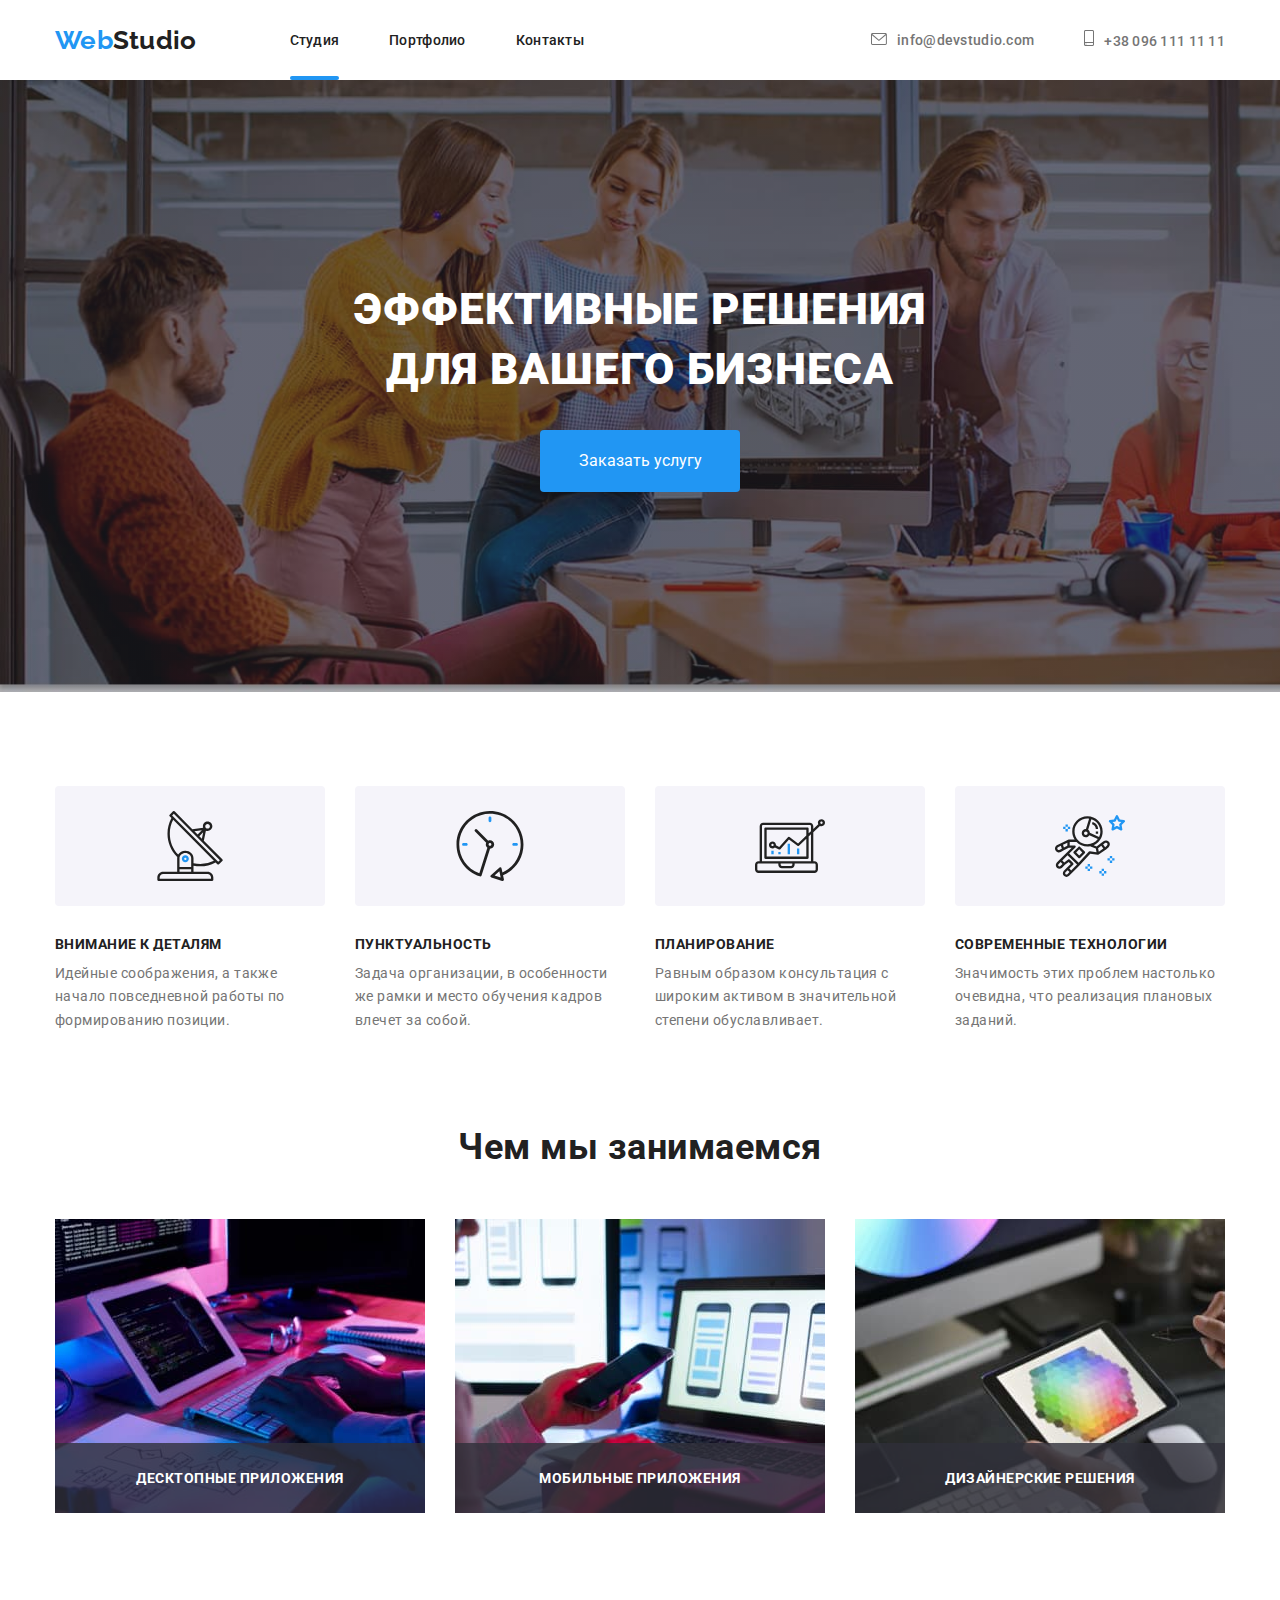
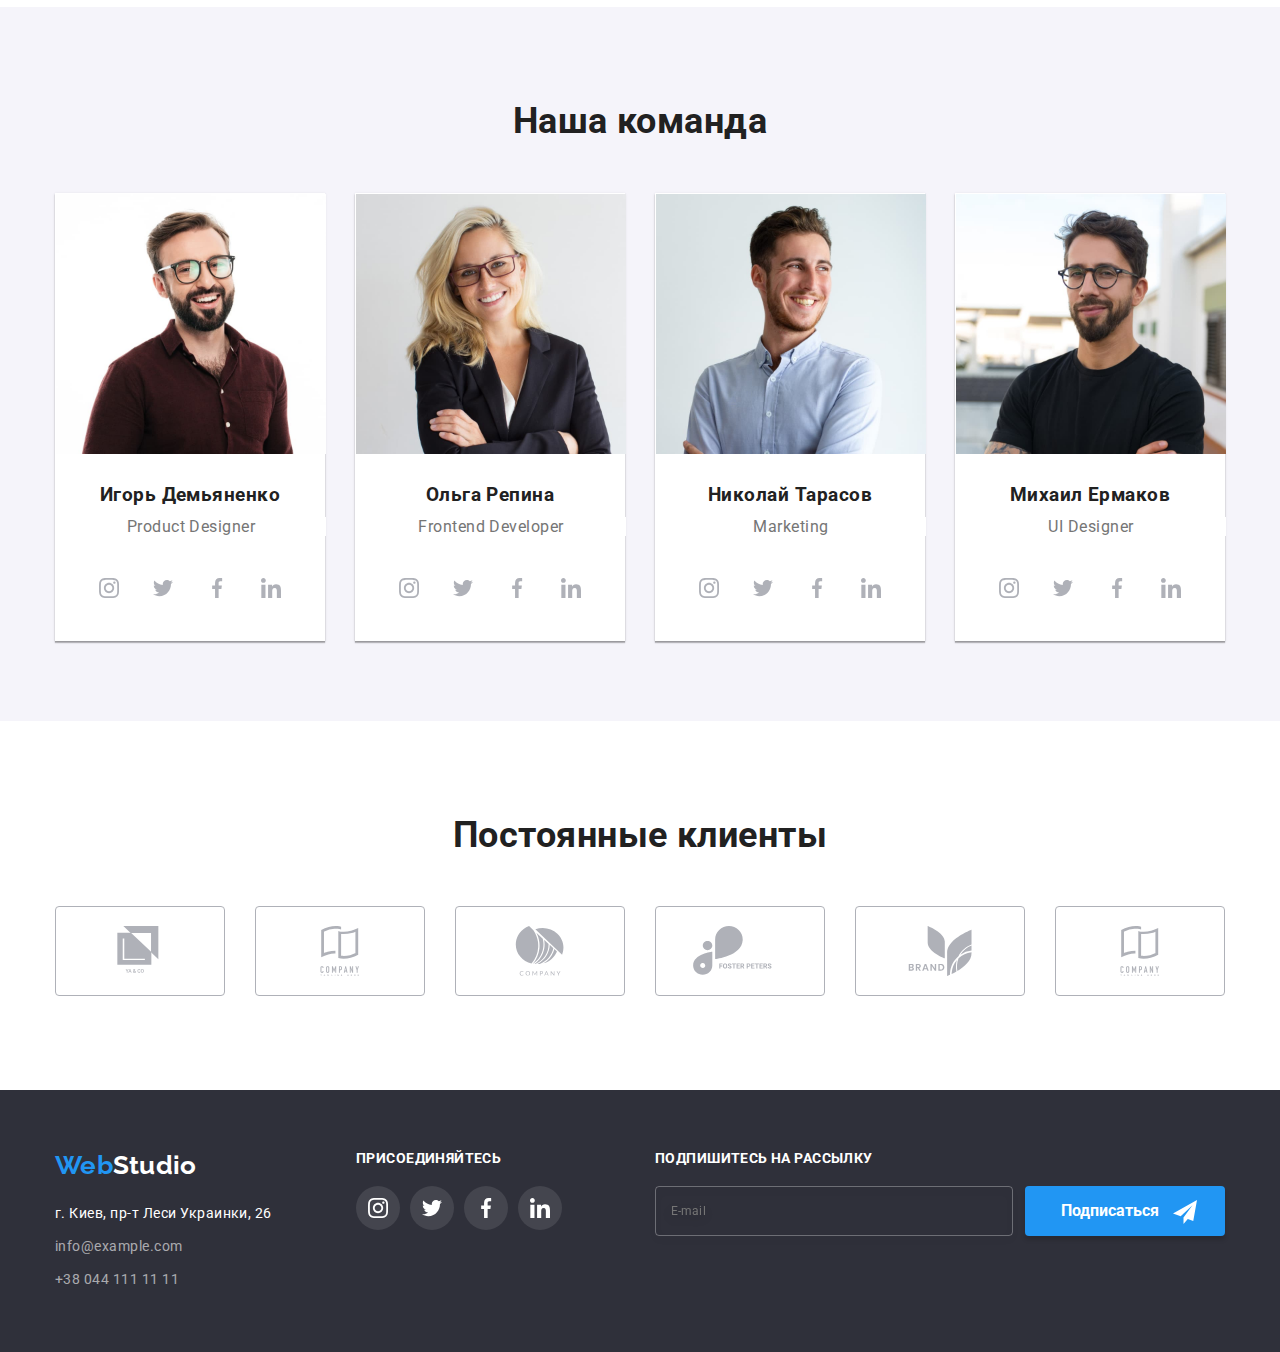
==== index.html @ 312b3810 "sass" ====
<!DOCTYPE html>
<html lang="ru">

<head>
  <meta charset="UTF-8" />
  <meta name="viewport" content="width=device-width, initial-scale=1.0" />
  <title>Главная</title>

  <link href="https://fonts.googleapis.com/css2?family=Roboto:wght@400;500;700;900&display=swap" rel="stylesheet">
  <link href="https://fonts.googleapis.com/css2?family=Raleway:wght@700&display=swap" rel="stylesheet">

  <link rel="stylesheet"
    href="https://cdnjs.cloudflare.com/ajax/libs/modern-normalize/1.0.0/modern-normalize.min.css" />
  <link rel="stylesheet" href="./css/styles.min.css">
</head>

<body>
  <header class="header">
    <div class="container main-nav">
      <nav>
        <ul class="site-nav list">
          <li><a href="./index.html" class="link item"><span class="logo">Web</span><span
                class="logo black-logo">Studio</span></a></li>
          <li class="item"><a href="#Studio" class="link head-link current">Студия</a></li>
          <li class="item"><a href="./Studio.html" class="link head-link">Портфолио</a></li>
          <li class="item"><a href="#Team" class="link head-link">Контакты</a></li>
        </ul>
      </nav>
      <ul class="contacts-nav list">
        <li class="item">
          <a href="mailto:info@devstudio.com" class="link address-link">
            <svg class="svg-envelope">
              <use href="./images/icons/sprite.svg#envelope ">
              </use>
            </svg>info@devstudio.com</a>
        </li>
        <li class="item">
          <a href="tel:+380961111111" class="link address-link">
            <svg class="svg-telephone">
              <use href="./images/icons/sprite.svg#smartphone ">
              </use>
            </svg>+38 096 111 11 11</a>
        </li>
      </ul>
    </div>
  </header>
  <main>

    <!--Герой-->
    <section class="hero hero-bg">
      <h1 class="hero-title">Эффективные решения <br> для вашего бизнеса </h1>
      <button class="btn" data-modal-open>Заказать услугу</button>
    </section>

    <!-- Преимущества -->
    <section id="Studio" class="section ">
      <div class="container ">
        <h2 hidden>Студия</h2>
        <ul class="feature-list list">
          <li class="item">
            <div class="feature-box">
              <svg class="feature-svg">
                <use href="./images/icons/sprite.svg#antenna ">
                </use>
              </svg>
            </div>
            <h3 class="title">Внимание к деталям</h3>
            <p class="description">
              Идейные соображения, а также начало повседневной работы по
              формированию позиции.
            </p>
          </li>
          <li class="item">
            <div class="feature-box">
              <svg class="feature-svg">
                <use href="./images/icons/sprite.svg#clock ">
                </use>
              </svg>
            </div>
            <h3 class="title">Пунктуальность</h3>
            <p class="description">
              Задача организации, в особенности же рамки и место обучения кадров
              влечет за собой.
            </p>
          </li>
          <li class="item">
            <div class="feature-box">
              <svg class="feature-svg">
                <use href="./images/icons/sprite.svg#diagram ">
                </use>
              </svg>
            </div>
            <h3 class="title">Планирование</h3>
            <p class="description">
              Равным образом консультация с широким активом в значительной
              степени обуславливает.
            </p>
          </li>
          <li class="item">
            <div class="feature-box">
              <svg class="feature-svg">
                <use href="./images/icons/sprite.svg#astronaut ">
                </use>
              </svg>
            </div>
            <h3 class="title">Современные технологии</h3>
            <p class="description">
              Значимость этих проблем настолько очевидна, что реализация
              плановых заданий.
            </p>
          </li>
        </ul>
      </div>
    </section>

    <!--Секция о нас-->
    <section id="Portfolio" class="section bottom-padding">
      <div class="container">
        <h2 class="section-title">Чем мы занимаемся</h2>
        <ul class="portfolio list">
          <li class="item">
            <div class="thumb">
              <img src="./images/services/img-1.jpg" width="370" height="294" alt="Разметка" />
              <p class="label">Десктопные приложения</p>
            </div>
          </li>
          <li class="item">
            <div class="thumb">
              <img src="./images/services/img-2.jpg" width="370" height="294" alt="Дизайн" />
              <p class="label">Мобильные приложения</p>
            </div>
          </li>
          <li class="item">
            <div class="thumb">
              <img src="./images/services/img-3.jpg" width="370" height="294" alt="Подбор цвета" />
              <p class="label">Дизайнерские решения</p>
            </div>
          </li>
        </ul>
      </div>
    </section>

    <!--Секция наша команда-->
    <section id="Team" class="background-team team">
      <div class="container">
        <h2 class="section-title">Наша команда</h2>
        <ul class="team-padding list">
          <li class="team-item">
            <img src="./images/team/img-1.jpg" width="270" height="260" alt="" />
            <h3 class="team-name">Игорь Демьяненко</h3>
            <p class="description">Product Designer</p>
            <ul class="list social-icons">
              <li class="social-icons-item">
                <a class="social-icons-link" href="" target="_blank" rel="noopener noreferer" aria-label="Instagram">
                  <svg class="social-icons-svg">
                    <use href="./images/icons/sprite.svg#instagram"></use>
                  </svg></a>
              </li>
              <li class="social-icons-item">
                <a class="social-icons-link" href="" target="_blank" rel="noopener noreferer" aria-label="Twitter">
                  <svg class="social-icons-svg">
                    <use href="./images/icons/sprite.svg#twitter"></use>
                  </svg></a>
              </li>
              <li class="social-icons-item">
                <a class="social-icons-link" href="" target="_blank" rel="noopener noreferer" aria-label="facebook">
                  <svg class="social-icons-svg">
                    <use href="./images/icons/sprite.svg#facebook"></use>
                  </svg></a>
              </li>
              <li class="social-icons-item">
                <a class="social-icons-link" href="" target="_blank" rel="noopener noreferer" aria-label="Linkedin">
                  <svg class="social-icons-svg">
                    <use href="./images/icons/sprite.svg#linkedin"></use>
                  </svg></a>
              </li>
            </ul>
          </li>
          <li class="team-item">
            <img src="./images/team/img-2.jpg" width="270" height="260" alt="" />
            <h3 class="team-name">Ольга Репина</h3>
            <p class="description">Frontend Developer</p>
            <ul class="list social-icons">
              <li class="social-icons-item">
                <a class="social-icons-link" href="" target="_blank" rel="noopener noreferer" aria-label="Instagram">
                  <svg class="social-icons-svg">
                    <use href="./images/icons/sprite.svg#instagram"></use>
                  </svg></a>
              </li>
              <li class="social-icons-item">
                <a class="social-icons-link" href="" target="_blank" rel="noopener noreferer" aria-label="Twitter">
                  <svg class="social-icons-svg">
                    <use href="./images/icons/sprite.svg#twitter"></use>
                  </svg></a>
              </li>
              <li class="social-icons-item">
                <a class="social-icons-link" href="" target="_blank" rel="noopener noreferer" aria-label="facebook">
                  <svg class="social-icons-svg">
                    <use href="./images/icons/sprite.svg#facebook"></use>
                  </svg></a>
              </li>
              <li class="social-icons-item">
                <a class="social-icons-link" href="" target="_blank" rel="noopener noreferer" aria-label="Linkedin">
                  <svg class="social-icons-svg">
                    <use href="./images/icons/sprite.svg#linkedin"></use>
                  </svg></a>
              </li>
            </ul>
          </li>
          <li class="team-item">
            <img src="./images/team/img-3.jpg" width="270" height="260" alt="" />
            <h3 class="team-name">Николай Тарасов</h3>
            <p class="description">Marketing</p>
            <ul class="list social-icons">
              <li class="social-icons-item">
                <a class="social-icons-link" href="" target="_blank" rel="noopener noreferer" aria-label="Instagram">
                  <svg class="social-icons-svg">
                    <use href="./images/icons/sprite.svg#instagram"></use>
                  </svg></a>
              </li>
              <li class="social-icons-item">
                <a class="social-icons-link" href="" target="_blank" rel="noopener noreferer" aria-label="Twitter">
                  <svg class="social-icons-svg">
                    <use href="./images/icons/sprite.svg#twitter"></use>
                  </svg></a>
              </li>
              <li class="social-icons-item">
                <a class="social-icons-link" href="" target="_blank" rel="noopener noreferer" aria-label="facebook">
                  <svg class="social-icons-svg">
                    <use href="./images/icons/sprite.svg#facebook"></use>
                  </svg></a>
              </li>
              <li class="social-icons-item">
                <a class="social-icons-link" href="" target="_blank" rel="noopener noreferer" aria-label="Linkedin">
                  <svg class="social-icons-svg">
                    <use href="./images/icons/sprite.svg#linkedin"></use>
                  </svg></a>
              </li>
            </ul>
          </li>
          <li class="team-item">
            <img src="./images/team/img-4.jpg" width="270" height="260" alt="" />
            <h3 class="team-name">Михаил Ермаков</h3>
            <p class="description">UI Designer</p>
            <ul class="list social-icons">
              <li class="social-icons-item">
                <a class="social-icons-link" href="" target="_blank" rel="noopener noreferer" aria-label="Instagram">
                  <svg class="social-icons-svg">
                    <use href="./images/icons/sprite.svg#instagram"></use>
                  </svg></a>
              </li>
              <li class="social-icons-item">
                <a class="social-icons-link" href="" target="_blank" rel="noopener noreferer" aria-label="Twitter">
                  <svg class="social-icons-svg">
                    <use href="./images/icons/sprite.svg#twitter"></use>
                  </svg></a>
              </li>
              <li class="social-icons-item">
                <a class="social-icons-link" href="" target="_blank" rel="noopener noreferer" aria-label="facebook">
                  <svg class="social-icons-svg">
                    <use href="./images/icons/sprite.svg#facebook"></use>
                  </svg></a>
              </li>
              <li class="social-icons-item">
                <a class="social-icons-link" href="" target="_blank" rel="noopener noreferer" aria-label="Linkedin">
                  <svg class="social-icons-svg">
                    <use href="./images/icons/sprite.svg#linkedin"></use>
                  </svg></a>
              </li>
            </ul>
          </li>
        </ul>
      </div>
    </section>

    <!-- Постоянные клиенты -->
    <section class="section">
      <div class="container">
        <h2 class="section-title">Постоянные клиенты</h2>
        <ul class="list clients">
          <li class="item">
            <div class="clients-box"><svg class="clients-svg">
                <use href="./images/icons/sprite.svg#yanco"> </use>
              </svg>
            </div>
          </li>
          <li class="item">
            <div class="clients-box"><svg class="clients-svg">
                <use href="./images/icons/sprite.svg#tagline"> </use>
              </svg></div>
          </li>
          <li class="item">
            <div class="clients-box"><svg class="clients-svg">
                <use href="./images/icons/sprite.svg#company"> </use>
              </svg></div>
          </li>
          <li class="item">
            <div class="clients-box"><svg class="clients-svg">
                <use href="./images/icons/sprite.svg#foster"> </use>
              </svg></div>
          </li>
          <li class="item">
            <div class="clients-box"><svg class="clients-svg">
                <use href="./images/icons/sprite.svg#brand"> </use>
              </svg>
            </div>
          </li>
          <li class="item">
            <div class="clients-box"><svg class="clients-svg">
                <use href="./images/icons/sprite.svg#tagline"> </use>
              </svg>
            </div>
          </li>
        </ul>
      </div>
    </section>
  </main>
  <!--Секция подвал-->
  <footer class="footer padding-footer">
    <div class="container flex-footer">
      <div class="addresses">
        <a href="./index.html" class="link item"> <span class="logo">Web</span><span
            class="logo white-logo">Studio</span></a>
        <address>
          <ul class="footer-address list">
            <li class="item">
              <a href="https://goo.gl/maps/mCpDXbgMNV3ADm6YA" class="footer footer-address" target="blank"
                rel="noopener noreferer">
                г. Киев, пр-т Леси Украинки, 26</a>
            </li>
            <li class="item"><a href="mailto:info@example.com" class="footer footer-contacts">info@example.com</a></li>
            <li class="item"><a href="tel:+380441111111" class="footer footer-contacts  ">+38 044 111 11
                11</a></li>
          </ul>
        </address>
      </div>
      <div class="join-us">
        <h3 class="join-section">Присоединяйтесь</h3>
        <ul class="list social-icons">
          <li class="social-icons-item">
            <a class="social-icons-link-footer" href="" target="_blank" rel="noopener noreferer" aria-label="Instagram">
              <svg class="social-icons-svg-footer">
                <use href="./images/icons/sprite.svg#instagram"></use>
              </svg></a>
          </li>
          <li class="social-icons-item">
            <a class="social-icons-link-footer" href="" target="_blank" rel="noopener noreferer" aria-label="Twitter">
              <svg class="social-icons-svg-footer">
                <use href="./images/icons/sprite.svg#twitter"></use>
              </svg></a>
          </li>
          <li class="social-icons-item">
            <a class="social-icons-link-footer" href="" target="_blank" rel="noopener noreferer" aria-label="facebook">
              <svg class="social-icons-svg-footer">
                <use href="./images/icons/sprite.svg#facebook"></use>
              </svg></a>
          </li>
          <li class="social-icons-item">
            <a class="social-icons-link-footer" href="" target="_blank" rel="noopener noreferer" aria-label="Linkedin">
              <svg class="social-icons-svg-footer">
                <use href="./images/icons/sprite.svg#linkedin"></use>
              </svg>
            </a>
          </li>
        </ul>
      </div>

      <div class="subscription">
        <h3 class="join-section">Подпишитесь на рассылку</h3>
        <form class="subscription-form">
          <input class="mail-subscription" type="mail" placeholder="E-mail">

          <div class="sub-btn-svg">
            <button class="btn-subscription"> <span class="btn-sub-span">Подписаться</span>
            </button>
            <img class="svg-btn" src="./images/modal/subscribe.svg" width="24px" height="24px" alt="">
          </div>
        </form>
      </div>
    </div>

  </footer>

  <!-- Модальное окно -->
  <div class="backdrop is-hidden" data-modal>
    <div class="modal">
      <form class="request-form">
        <h3 class="modal-info">Оставьте свои данные, мы вам перезвоним</h3>

        <label for="name" class="label-name">Имя</label>
        <div class="form-svg">
          <input class="input-form" name="name" type="text" autocomplete="off">
          <svg class="svg-icon">
            <use href="./images/modal/sprite-modal.svg#name"></use>
          </svg>
        </div>

        <label for="tel" class="label-name" autocomplete="off">Телефон</label>
        <div class="form-svg">
          <input class="input-form" name="tel" type="tel">
          <svg class="svg-icon">
            <use href="./images/modal/sprite-modal.svg#tel"></use>
          </svg>
        </div>


        <label for="mail" class="label-name" autocomplete="off">Почта</label>
        <div class="form-svg">
          <input class="input-form" name="mail" type="email">
          <svg class="svg-icon">
            <use href="./images/modal/sprite-modal.svg#mail"></use>
          </svg>
        </div>

        <label for="comment" class="label-name" autocomplete="off">Комментарий</label>
        <div><textarea name="comment" class="form_comment" placeholder="Введите текст"></textarea>
        </div>

        <label class="acceptation-form">
          <input class="checkbox" type="checkbox" name="accept" />
          <span class="icon"></span>
          <span class="label-accept">Соглашаюсь с рассылкой и принимаю
            <a href="" class="accept-span">Условия договора</a>
          </span>
        </label>

        <div class="btn-div">
          <button class=" btn-modal" type="submit">Отправить</button>
        </div>
      </form>

      <button class="close-modal" data-modal-close>
        <img class="svg-modal" src="./images/icons/close-button.svg" alt=""></button>
    </div>
  </div>
  <script src="./js/modal.js">
  </script>
</body>

</html>
---- css/styles.min.css ----
html{-webkit-box-sizing:border-box;box-sizing:border-box}*,*::before,*::after{-webkit-box-sizing:inherit;box-sizing:inherit}h1,h2,h3,h4,h5,h6{margin:0;padding:0}ul,li,p{padding:0;margin:0}:root{--primary-text-black: #212121;--primary-text-gray: #757575;--text-accent: #2196f3;--white: #ffffff;--address-footer: rgba(255, 255, 255, 0.6);--background-hero: #2f303a;--background-team: #f5f4fa;--icon-color: #afb1b8}body{font-family:Roboto;font-style:normal;font-weight:normal;letter-spacing:0.03em;color:var(--primary-text-black)}img{display:block}.list{list-style:none;padding:0;margin:0}.container{margin-left:auto;margin-right:auto;width:1200px;padding-left:15px;padding-right:15px}.main-nav{display:-webkit-box;display:-ms-flexbox;display:flex;-webkit-box-align:center;-ms-flex-align:center;align-items:center}.site-nav{display:-webkit-box;display:-ms-flexbox;display:flex;-webkit-box-align:center;-ms-flex-align:center;align-items:center}.site-nav .item:first-child{margin-right:93px}.site-nav .item:not(:last-child){margin-right:50px}.site-nav .item{padding-top:32px;padding-bottom:32px;position:relative}.contacts-nav{display:-webkit-box;display:-ms-flexbox;display:flex;-webkit-box-pack:center;-ms-flex-pack:center;justify-content:center;-webkit-box-align:center;-ms-flex-align:center;align-items:center;margin-left:auto}.contacts-nav .item+.item{margin-left:50px}.header{padding-left:0;padding-right:0}.logo{font-family:Raleway;color:var(--text-accent);font-weight:700;font-size:26px;line-height:1.192}.black-logo{color:var(--primary-text-black)}.white-logo{color:var(--white)}.link{font-weight:500;font-size:14px;line-height:1.142;letter-spacing:0.02em;text-decoration:none;-webkit-transition:fill 250ms cubic-bezier(0.4, 0, 0.2, 1);transition:fill 250ms cubic-bezier(0.4, 0, 0.2, 1)}.address-link:hover .svg-envelope,.address-link:focus .svg-envelope,.address-link:hover .svg-telephone,.address-link:focus .svg-telephone,.link:hover,.link:focus{color:var(--text-accent);fill:var(--text-accent)}.head-link{display:block;color:var(--primary-text-black);-webkit-transition:color 250ms cubic-bezier(0.4, 0, 0.2, 1);transition:color 250ms cubic-bezier(0.4, 0, 0.2, 1)}.current::before{content:"";display:block;bottom:0;margin:0;position:absolute;width:100%;height:4px;background-color:var(--text-accent);border-radius:2px}.address-link{color:var(--primary-text-gray);fill:var(--primary-text-gray);-webkit-box-align:center;-ms-flex-align:center;align-items:center;-webkit-box-pack:center;-ms-flex-pack:center;justify-content:center;-webkit-transition:color 250ms cubic-bezier(0.4, 0, 0.2, 1);transition:color 250ms cubic-bezier(0.4, 0, 0.2, 1)}.svg-envelope{-webkit-box-align:center;-ms-flex-align:center;align-items:center;-webkit-box-pack:center;-ms-flex-pack:center;justify-content:center;width:16px;height:12px;margin-right:10px;-webkit-transition:fill 250ms cubic-bezier(0.4, 0, 0.2, 1);transition:fill 250ms cubic-bezier(0.4, 0, 0.2, 1)}.svg-telephone{-webkit-box-align:center;-ms-flex-align:center;align-items:center;-webkit-box-pack:center;-ms-flex-pack:center;justify-content:center;width:10px;height:16px;margin-right:10px;-webkit-transition:fill 250ms cubic-bezier(0.4, 0, 0.2, 1);transition:fill 250ms cubic-bezier(0.4, 0, 0.2, 1)}.section{padding-top:94px}.hero{color:var(--white);background-color:var(--background-hero);text-align:center;letter-spacing:0.06em;text-transform:uppercase;padding-top:200px;padding-bottom:200px;-webkit-box-align:center;-ms-flex-align:center;align-items:center}.hero-bg{background-image:-webkit-gradient(linear, left top, right top, from(rgba(47,48,58,0.4)), to(rgba(47,48,58,0.4))),url(../images/hero/hero-bg.jpg);background-image:linear-gradient(to right, rgba(47,48,58,0.4), rgba(47,48,58,0.4)),url(../images/hero/hero-bg.jpg);background-repeat:no-repeat;background-size:cover}.hero-title{font-weight:900;font-size:44px;line-height:1.36;margin-bottom:30px}.btn{background-color:var(--text-accent);display:inline-block;border-radius:4px;padding:15px 32px;min-width:200px;border:1px solid transparent;color:var(--white);font-weight:700;font-size:16px;font:inherit;line-height:1.87}.bottom-padding{padding-bottom:94px}.feature{margin-bottom:30px}.feature-list{display:-webkit-box;display:-ms-flexbox;display:flex}.feature-box{display:-webkit-box;display:-ms-flexbox;display:flex;-webkit-box-pack:center;-ms-flex-pack:center;justify-content:center;-webkit-box-align:center;-ms-flex-align:center;align-items:center;border-radius:4px;width:270px;height:120px;background-color:#f5f4fa;margin-bottom:30px}.feature-svg{width:70px;height:70px}.feature-list .item{width:270px}.feature-list .item:not(:last-child){margin-right:30px}.title{font-weight:700;font-size:14px;line-height:1.143;text-transform:uppercase;color:var(--primary-text-black);padding-bottom:10px}.description{font-size:14px;line-height:1.71;color:var(--primary-text-gray)}.section-title{font-weight:700;font-size:36px;line-height:1.166;text-align:center;color:var(--primary-text-black);margin-bottom:50px}.portfolio{display:-webkit-box;display:-ms-flexbox;display:flex}.portfolio .item{position:relative}.portfolio .item:not(:last-child){margin-right:30px}.thumb>.label{position:absolute;display:-webkit-box;display:-ms-flexbox;display:flex;width:100%;padding:0;bottom:0;-webkit-box-pack:center;-ms-flex-pack:center;justify-content:center;padding:27px 80px;background-color:rgba(47,48,58,0.8);font-family:inherit;font-style:normal;font-weight:700;font-size:14px;line-height:1.172;text-transform:uppercase;color:var(--white)}.team{padding-top:94px}.background-team{background-color:var(--background-team)}.team-padding{display:-webkit-box;display:-ms-flexbox;display:flex;padding-bottom:50px;-webkit-box-pack:center;-ms-flex-pack:center;justify-content:center}.team-item{width:270px;margin-bottom:30px;font-weight:500;font-size:16px;line-height:1.187;text-align:center;color:var(--primary-text-black);background-color:var(--white);border:1px solid transparent;-webkit-box-shadow:0px 1px 3px rgba(0,0,0,0.12),0px 1px 1px rgba(0,0,0,0.14),0px 2px 1px rgba(0,0,0,0.2);box-shadow:0px 1px 3px rgba(0,0,0,0.12),0px 1px 1px rgba(0,0,0,0.14),0px 2px 1px rgba(0,0,0,0.2);-webkit-transition:-webkit-box-shadow 250ms cubic-bezier(0.4, 0, 0.2, 1);transition:-webkit-box-shadow 250ms cubic-bezier(0.4, 0, 0.2, 1);transition:box-shadow 250ms cubic-bezier(0.4, 0, 0.2, 1);transition:box-shadow 250ms cubic-bezier(0.4, 0, 0.2, 1), -webkit-box-shadow 250ms cubic-bezier(0.4, 0, 0.2, 1)}.team-item:hover{-webkit-box-shadow:0px 4px 4px rgba(0,0,0,0.25);box-shadow:0px 4px 4px rgba(0,0,0,0.25)}.team-item:not(:last-child){margin-right:30px}.team-name{margin-top:30px}.team .description{width:270px;margin-bottom:30px;font-weight:500;font-size:16px;line-height:1.187;text-align:center;color:var(--primary-text-black);background-color:var(--white);font-weight:normal;color:var(--primary-text-gray);margin-top:10px}.social-icons{display:-webkit-box;display:-ms-flexbox;display:flex;-webkit-box-pack:center;-ms-flex-pack:center;justify-content:center;padding-bottom:30px;padding-left:32px;padding-right:32px}.social-icons-item:not(:last-child){margin-right:10px}.social-icons-link{display:-webkit-box;display:-ms-flexbox;display:flex;-webkit-box-pack:center;-ms-flex-pack:center;justify-content:center;-webkit-box-align:center;-ms-flex-align:center;align-items:center;width:44px;height:44px;background-color:var(--white);border-radius:50%;-webkit-transition:background-color 250ms cubic-bezier(0.4, 0, 0.2, 1);transition:background-color 250ms cubic-bezier(0.4, 0, 0.2, 1)}.social-icons-svg{width:20px;height:20px;fill:var(--icon-color);-webkit-transition:fill 250ms cubic-bezier(0.4, 0, 0.2, 1);transition:fill 250ms cubic-bezier(0.4, 0, 0.2, 1)}.social-icons-link:hover .social-icons-svg,.social-icons-link:hover,.social-icons-link:focus .social-icons-svg,.social-icons-link:focus{background-color:var(--text-accent);fill:var(--white)}.clients{display:-webkit-box;display:-ms-flexbox;display:flex;padding-bottom:94px}.clients .item:not(:last-child){margin-right:30px}.clients-box{display:-webkit-box;display:-ms-flexbox;display:flex;-webkit-box-pack:center;-ms-flex-pack:center;justify-content:center;-webkit-box-align:center;-ms-flex-align:center;align-items:center;border:1px solid var(--icon-color);border-radius:4px;background-color:var(--white);width:170px;height:90px;-webkit-transition:border 250ms cubic-bezier(0.4, 0, 0.2, 1);transition:border 250ms cubic-bezier(0.4, 0, 0.2, 1)}.clients-svg{fill:var(--icon-color);min-width:45px;height:50px;-webkit-transition:fill 250ms cubic-bezier(0.4, 0, 0.2, 1);transition:fill 250ms cubic-bezier(0.4, 0, 0.2, 1)}.clients-box:hover,.clients-box:focus{border:1px solid var(--text-accent)}.clients-box:hover .clients-svg,.clients-box:focus.clients-svg{fill:var(--text-accent)}.footer{background-color:var(--background-hero);font-size:14px;line-height:1.71;font-style:normal}.padding-footer{padding-top:60px;padding-bottom:60px}.footer-address{color:var(--white);text-decoration:none}.footer-address .item:not(:last-child){margin-bottom:9px}.footer-address .item:first-child{margin-top:20px}.footer-contacts{color:rgba(255,255,255,0.6);text-decoration:none}.flex-footer{display:-webkit-box;display:-ms-flexbox;display:flex}.addresses{width:231px}.join-us{display:-webkit-box;display:-ms-flexbox;display:flex;-webkit-box-orient:vertical;-webkit-box-direction:normal;-ms-flex-direction:column;flex-direction:column;-webkit-box-align:left;-ms-flex-align:left;align-items:left;margin-left:70px;width:206px}.join-section{margin-bottom:20px;color:var(--white);font-weight:bold;font-size:14px;line-height:16px;letter-spacing:0.03em;text-transform:uppercase}.social-icons-link-footer{display:-webkit-box;display:-ms-flexbox;display:flex;-webkit-box-pack:center;-ms-flex-pack:center;justify-content:center;-webkit-box-align:center;-ms-flex-align:center;align-items:center;width:44px;height:44px;background-color:rgba(255,255,255,0.1);border-radius:50%;-webkit-transition:background-color 250ms cubic-bezier(0.4, 0, 0.2, 1);transition:background-color 250ms cubic-bezier(0.4, 0, 0.2, 1)}.social-icons-svg-footer{width:20px;height:20px;fill:var(--white)}.social-icons-link-footer:hover .social-icons-svg,.social-icons-link-footer:hover,.social-icons-link-footer:focus .social-icons-svg,.social-icons-link-footer:focus{background-color:var(--text-accent)}.subscription{display:-webkit-box;display:-ms-flexbox;display:flex;-webkit-box-orient:vertical;-webkit-box-direction:normal;-ms-flex-direction:column;flex-direction:column;-webkit-box-align:left;-ms-flex-align:left;align-items:left;margin-left:93px}.subscription-form{display:-webkit-box;display:-ms-flexbox;display:flex}.mail-subscription{width:358px;height:50px;padding-left:15px;background-color:transparent;border:1px solid rgba(255,255,255,0.3);-webkit-box-sizing:border-box;box-sizing:border-box;-webkit-filter:drop-shadow(0px 4px 4px rgba(0,0,0,0.15));filter:drop-shadow(0px 4px 4px rgba(0,0,0,0.15));border-radius:4px;color:rgba(255,255,255,0.6);font-size:12px;line-height:1.17;letter-spacing:0.01em;outline:rgba(255,255,255,0.3)}.btn-subscription{margin-left:12px;display:inline-block;border-radius:4px;width:200px;height:50px;border:1px solid transparent;text-align:left;color:var(--white);background-color:var(--text-accent);-webkit-box-shadow:0px 4px 4px rgba(0,0,0,0.15);box-shadow:0px 4px 4px rgba(0,0,0,0.15);font-weight:bold;font-size:16px;line-height:30px;-webkit-transition:background-color 250ms cubic-bezier(0.4, 0, 0.2, 1);transition:background-color 250ms cubic-bezier(0.4, 0, 0.2, 1)}.btn-sub-span{padding-left:29px}.sub-btn-svg{position:relative;display:-webkit-box;display:-ms-flexbox;display:flex;-webkit-box-align:center;-ms-flex-align:center;align-items:center;-webkit-box-pack:justify;-ms-flex-pack:justify;justify-content:space-between}.svg-btn{position:absolute;bottom:0;right:0;margin-left:10px;margin-right:28px;-webkit-transform:translateY(-50%);transform:translateY(-50%)}.backdrop{position:fixed;top:0;left:0;width:100%;height:100%;background-color:rgba(0,0,0,0.2);opacity:1;-webkit-transition:opacity 250ms cubic-bezier(0.4, 0, 0.2, 1);transition:opacity 250ms cubic-bezier(0.4, 0, 0.2, 1)}.backdrop.is-hidden{opacity:0;pointer-events:none}.backdrop.is-hidden .modal{-webkit-transform:translate(-50%, -50%) scale(1.5);transform:translate(-50%, -50%) scale(1.5)}.modal{position:absolute;position:relative;top:50%;left:50%;-webkit-transform:translate(-50%, -50%) scale(1);transform:translate(-50%, -50%) scale(1);height:581px;width:528px;background-color:#fff;-webkit-transition:-webkit-transform 250ms cubic-bezier(0.4, 0, 0.2, 1);transition:-webkit-transform 250ms cubic-bezier(0.4, 0, 0.2, 1);transition:transform 250ms cubic-bezier(0.4, 0, 0.2, 1);transition:transform 250ms cubic-bezier(0.4, 0, 0.2, 1), -webkit-transform 250ms cubic-bezier(0.4, 0, 0.2, 1)}.close-modal{position:absolute;top:0;right:0;display:-webkit-box;display:-ms-flexbox;display:flex;-webkit-box-align:center;-ms-flex-align:center;align-items:center;-webkit-box-pack:center;-ms-flex-pack:center;justify-content:center;margin-top:8px;margin-right:8px;width:30px;height:30px;background-color:var(--white);border:1px solid rgba(0,0,0,0.1);border-radius:50%}.svg-modal{width:18px;height:18px}.form-svg{position:relative;display:-webkit-box;display:-ms-flexbox;display:flex}.label-name{display:block;margin-top:12px;color:var(--primary-text-gray);font-size:12px;line-height:1.17;letter-spacing:0.01em}.input-form{position:relative;display:block;width:100%;height:41px;margin-top:4px;padding-left:41px;border:1px solid rgba(33,33,33,0.2);-webkit-transition:border 250ms cubic-bezier(0.4, 0, 0.2, 1);transition:border 250ms cubic-bezier(0.4, 0, 0.2, 1);-webkit-box-sizing:border-box;box-sizing:border-box;border-radius:4px;font-size:12px;font-weight:400;line-height:1.16;text-align:left;color:var(--primary-text-gray);outline:none}.input-form:focus,.input-form:hover,.form_comment:hover,.form_comment:focus{border:1px solid var(--text-accent);cursor:pointer}.input-form:focus+.svg-icon,.input-form:hover+.svg-icon{fill:var(--text-accent)}.svg-icon{position:absolute;top:50%;left:10px;fill:var(--primary-text-black);-webkit-transform:translateY(-50%);transform:translateY(-50%);-webkit-transition:fill 250ms cubic-bezier(0.4, 0, 0.2, 1);transition:fill 250ms cubic-bezier(0.4, 0, 0.2, 1)}.svg-icon:nth-child(1){width:12px;height:12px}.svg-icon:nth-child(2){width:13px;height:13px}.svg-icon:nth-child(3){width:15px;height:12px}.modal-info{font-weight:bold;font-size:20px;line-height:1.09;text-align:center;letter-spacing:0.03em;color:var(--primary-text-black)}.request-form{padding-top:40px;padding-left:41px;padding-right:39px;padding-bottom:40px}.form_comment{display:block;width:100%;height:120px;resize:none;margin-top:4px;padding:16px 12px;border:1px solid rgba(33,33,33,0.2);-webkit-box-sizing:border-box;box-sizing:border-box;border-radius:4px;font-size:12px;font-weight:400;line-height:1.16;text-align:left;color:var(--primary-text-gray);outline:none}.acceptation{padding-right:51px;margin-left:9px}.label-accept{color:var(--primary-text-gray);font-size:14px;line-height:1.7;letter-spacing:0.01em}.accept-span{color:var(--text-accent);text-decoration:underline}.acceptation-form{margin-top:20px;display:-webkit-box;display:-ms-flexbox;display:flex;-webkit-box-align:center;-ms-flex-align:center;align-items:center;-webkit-box-pack:center;-ms-flex-pack:center;justify-content:center}.checkbox{position:absolute;padding-right:52px;border:transparent;width:1px;height:1px;margin:-1px;border:0;padding:0;clip:rect(0 0 0 0);overflow:hidden}.icon{margin-right:9px;display:inline-block;width:16px;height:15px;border:2px solid #2a2a2a;border-radius:4px;-webkit-transition:fill 250ms cubic-bezier(0.4, 0, 0.2, 1);transition:fill 250ms cubic-bezier(0.4, 0, 0.2, 1)}.checkbox:checked+.icon{border-color:var(--text-accent);background-color:var(--text-accent);padding:3px;background-image:url(../images/icons/vector.svg);background-position:center;background-size:contain}.btn-div{display:-webkit-box;display:-ms-flexbox;display:flex;-webkit-box-pack:center;-ms-flex-pack:center;justify-content:center}.btn-modal{margin-top:30px;-webkit-box-pack:center;-ms-flex-pack:center;justify-content:center;display:inline-block;border-radius:4px;padding:10px 55px;width:200px;border:1px solid transparent;color:var(--white);background-color:var(--text-accent);-webkit-box-shadow:0px 4px 4px rgba(0,0,0,0.15);box-shadow:0px 4px 4px rgba(0,0,0,0.15);font-weight:700;font-size:16px;font:inherit;line-height:1.87}
/*# sourceMappingURL=styles.min.css.map */
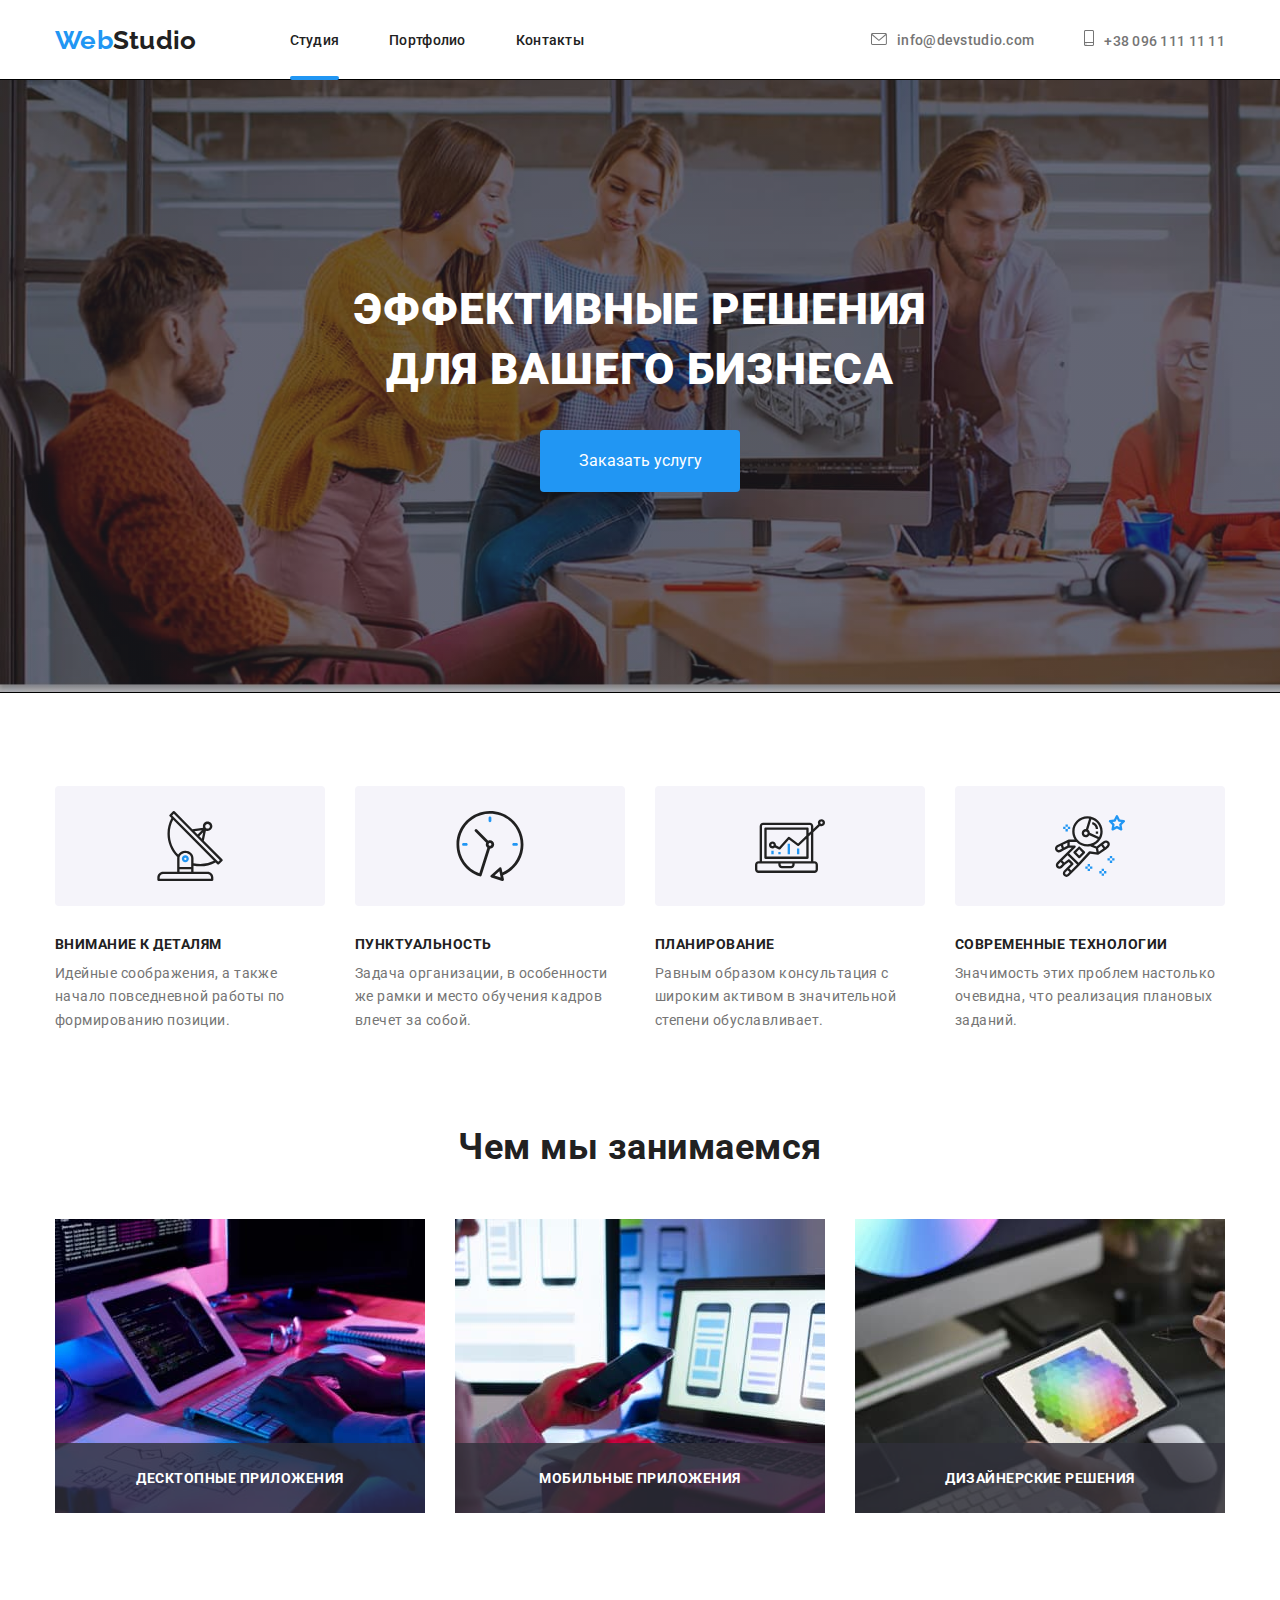
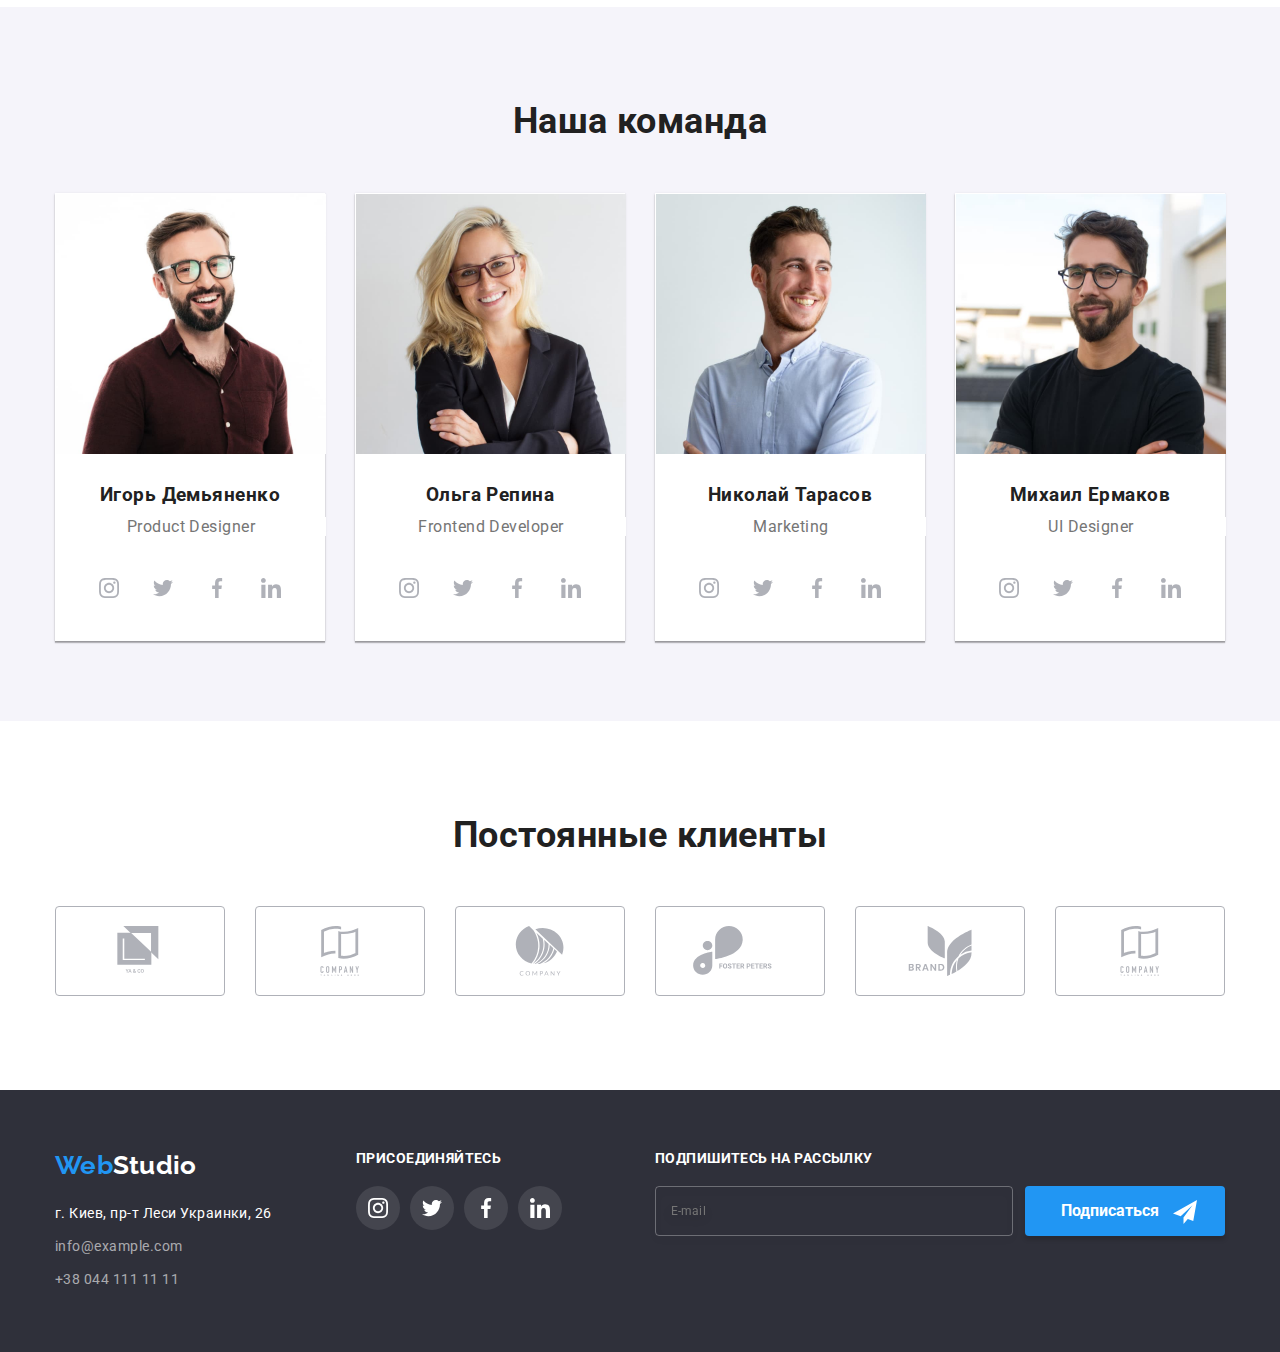
==== commit 9570a908: "sass" ====
--- a/index.html
+++ b/index.html
@@ -21,7 +21,7 @@
         <ul class="site-nav list">
           <li><a href="./index.html" class="link item"><span class="logo">Web</span><span
                 class="logo black-logo">Studio</span></a></li>
-          <li class="item"><a href="#Studio" class="link head-link current">Студия</a></li>
+          <li class="item"><a href="#Studio" class="link head-link head-link current">Студия</a></li>
           <li class="item"><a href="./Studio.html" class="link head-link">Портфолио</a></li>
           <li class="item"><a href="#Team" class="link head-link">Контакты</a></li>
         </ul>
--- a/css/styles.min.css
+++ b/css/styles.min.css
@@ -1,2 +1,2 @@
-html{-webkit-box-sizing:border-box;box-sizing:border-box}*,*::before,*::after{-webkit-box-sizing:inherit;box-sizing:inherit}h1,h2,h3,h4,h5,h6{margin:0;padding:0}ul,li,p{padding:0;margin:0}:root{--primary-text-black: #212121;--primary-text-gray: #757575;--text-accent: #2196f3;--white: #ffffff;--address-footer: rgba(255, 255, 255, 0.6);--background-hero: #2f303a;--background-team: #f5f4fa;--icon-color: #afb1b8}body{font-family:Roboto;font-style:normal;font-weight:normal;letter-spacing:0.03em;color:var(--primary-text-black)}img{display:block}.list{list-style:none;padding:0;margin:0}.container{margin-left:auto;margin-right:auto;width:1200px;padding-left:15px;padding-right:15px}.main-nav{display:-webkit-box;display:-ms-flexbox;display:flex;-webkit-box-align:center;-ms-flex-align:center;align-items:center}.site-nav{display:-webkit-box;display:-ms-flexbox;display:flex;-webkit-box-align:center;-ms-flex-align:center;align-items:center}.site-nav .item:first-child{margin-right:93px}.site-nav .item:not(:last-child){margin-right:50px}.site-nav .item{padding-top:32px;padding-bottom:32px;position:relative}.contacts-nav{display:-webkit-box;display:-ms-flexbox;display:flex;-webkit-box-pack:center;-ms-flex-pack:center;justify-content:center;-webkit-box-align:center;-ms-flex-align:center;align-items:center;margin-left:auto}.contacts-nav .item+.item{margin-left:50px}.header{padding-left:0;padding-right:0}.logo{font-family:Raleway;color:var(--text-accent);font-weight:700;font-size:26px;line-height:1.192}.black-logo{color:var(--primary-text-black)}.white-logo{color:var(--white)}.link{font-weight:500;font-size:14px;line-height:1.142;letter-spacing:0.02em;text-decoration:none;-webkit-transition:fill 250ms cubic-bezier(0.4, 0, 0.2, 1);transition:fill 250ms cubic-bezier(0.4, 0, 0.2, 1)}.address-link:hover .svg-envelope,.address-link:focus .svg-envelope,.address-link:hover .svg-telephone,.address-link:focus .svg-telephone,.link:hover,.link:focus{color:var(--text-accent);fill:var(--text-accent)}.head-link{display:block;color:var(--primary-text-black);-webkit-transition:color 250ms cubic-bezier(0.4, 0, 0.2, 1);transition:color 250ms cubic-bezier(0.4, 0, 0.2, 1)}.current::before{content:"";display:block;bottom:0;margin:0;position:absolute;width:100%;height:4px;background-color:var(--text-accent);border-radius:2px}.address-link{color:var(--primary-text-gray);fill:var(--primary-text-gray);-webkit-box-align:center;-ms-flex-align:center;align-items:center;-webkit-box-pack:center;-ms-flex-pack:center;justify-content:center;-webkit-transition:color 250ms cubic-bezier(0.4, 0, 0.2, 1);transition:color 250ms cubic-bezier(0.4, 0, 0.2, 1)}.svg-envelope{-webkit-box-align:center;-ms-flex-align:center;align-items:center;-webkit-box-pack:center;-ms-flex-pack:center;justify-content:center;width:16px;height:12px;margin-right:10px;-webkit-transition:fill 250ms cubic-bezier(0.4, 0, 0.2, 1);transition:fill 250ms cubic-bezier(0.4, 0, 0.2, 1)}.svg-telephone{-webkit-box-align:center;-ms-flex-align:center;align-items:center;-webkit-box-pack:center;-ms-flex-pack:center;justify-content:center;width:10px;height:16px;margin-right:10px;-webkit-transition:fill 250ms cubic-bezier(0.4, 0, 0.2, 1);transition:fill 250ms cubic-bezier(0.4, 0, 0.2, 1)}.section{padding-top:94px}.hero{color:var(--white);background-color:var(--background-hero);text-align:center;letter-spacing:0.06em;text-transform:uppercase;padding-top:200px;padding-bottom:200px;-webkit-box-align:center;-ms-flex-align:center;align-items:center}.hero-bg{background-image:-webkit-gradient(linear, left top, right top, from(rgba(47,48,58,0.4)), to(rgba(47,48,58,0.4))),url(../images/hero/hero-bg.jpg);background-image:linear-gradient(to right, rgba(47,48,58,0.4), rgba(47,48,58,0.4)),url(../images/hero/hero-bg.jpg);background-repeat:no-repeat;background-size:cover}.hero-title{font-weight:900;font-size:44px;line-height:1.36;margin-bottom:30px}.btn{background-color:var(--text-accent);display:inline-block;border-radius:4px;padding:15px 32px;min-width:200px;border:1px solid transparent;color:var(--white);font-weight:700;font-size:16px;font:inherit;line-height:1.87}.bottom-padding{padding-bottom:94px}.feature{margin-bottom:30px}.feature-list{display:-webkit-box;display:-ms-flexbox;display:flex}.feature-box{display:-webkit-box;display:-ms-flexbox;display:flex;-webkit-box-pack:center;-ms-flex-pack:center;justify-content:center;-webkit-box-align:center;-ms-flex-align:center;align-items:center;border-radius:4px;width:270px;height:120px;background-color:#f5f4fa;margin-bottom:30px}.feature-svg{width:70px;height:70px}.feature-list .item{width:270px}.feature-list .item:not(:last-child){margin-right:30px}.title{font-weight:700;font-size:14px;line-height:1.143;text-transform:uppercase;color:var(--primary-text-black);padding-bottom:10px}.description{font-size:14px;line-height:1.71;color:var(--primary-text-gray)}.section-title{font-weight:700;font-size:36px;line-height:1.166;text-align:center;color:var(--primary-text-black);margin-bottom:50px}.portfolio{display:-webkit-box;display:-ms-flexbox;display:flex}.portfolio .item{position:relative}.portfolio .item:not(:last-child){margin-right:30px}.thumb>.label{position:absolute;display:-webkit-box;display:-ms-flexbox;display:flex;width:100%;padding:0;bottom:0;-webkit-box-pack:center;-ms-flex-pack:center;justify-content:center;padding:27px 80px;background-color:rgba(47,48,58,0.8);font-family:inherit;font-style:normal;font-weight:700;font-size:14px;line-height:1.172;text-transform:uppercase;color:var(--white)}.team{padding-top:94px}.background-team{background-color:var(--background-team)}.team-padding{display:-webkit-box;display:-ms-flexbox;display:flex;padding-bottom:50px;-webkit-box-pack:center;-ms-flex-pack:center;justify-content:center}.team-item{width:270px;margin-bottom:30px;font-weight:500;font-size:16px;line-height:1.187;text-align:center;color:var(--primary-text-black);background-color:var(--white);border:1px solid transparent;-webkit-box-shadow:0px 1px 3px rgba(0,0,0,0.12),0px 1px 1px rgba(0,0,0,0.14),0px 2px 1px rgba(0,0,0,0.2);box-shadow:0px 1px 3px rgba(0,0,0,0.12),0px 1px 1px rgba(0,0,0,0.14),0px 2px 1px rgba(0,0,0,0.2);-webkit-transition:-webkit-box-shadow 250ms cubic-bezier(0.4, 0, 0.2, 1);transition:-webkit-box-shadow 250ms cubic-bezier(0.4, 0, 0.2, 1);transition:box-shadow 250ms cubic-bezier(0.4, 0, 0.2, 1);transition:box-shadow 250ms cubic-bezier(0.4, 0, 0.2, 1), -webkit-box-shadow 250ms cubic-bezier(0.4, 0, 0.2, 1)}.team-item:hover{-webkit-box-shadow:0px 4px 4px rgba(0,0,0,0.25);box-shadow:0px 4px 4px rgba(0,0,0,0.25)}.team-item:not(:last-child){margin-right:30px}.team-name{margin-top:30px}.team .description{width:270px;margin-bottom:30px;font-weight:500;font-size:16px;line-height:1.187;text-align:center;color:var(--primary-text-black);background-color:var(--white);font-weight:normal;color:var(--primary-text-gray);margin-top:10px}.social-icons{display:-webkit-box;display:-ms-flexbox;display:flex;-webkit-box-pack:center;-ms-flex-pack:center;justify-content:center;padding-bottom:30px;padding-left:32px;padding-right:32px}.social-icons-item:not(:last-child){margin-right:10px}.social-icons-link{display:-webkit-box;display:-ms-flexbox;display:flex;-webkit-box-pack:center;-ms-flex-pack:center;justify-content:center;-webkit-box-align:center;-ms-flex-align:center;align-items:center;width:44px;height:44px;background-color:var(--white);border-radius:50%;-webkit-transition:background-color 250ms cubic-bezier(0.4, 0, 0.2, 1);transition:background-color 250ms cubic-bezier(0.4, 0, 0.2, 1)}.social-icons-svg{width:20px;height:20px;fill:var(--icon-color);-webkit-transition:fill 250ms cubic-bezier(0.4, 0, 0.2, 1);transition:fill 250ms cubic-bezier(0.4, 0, 0.2, 1)}.social-icons-link:hover .social-icons-svg,.social-icons-link:hover,.social-icons-link:focus .social-icons-svg,.social-icons-link:focus{background-color:var(--text-accent);fill:var(--white)}.clients{display:-webkit-box;display:-ms-flexbox;display:flex;padding-bottom:94px}.clients .item:not(:last-child){margin-right:30px}.clients-box{display:-webkit-box;display:-ms-flexbox;display:flex;-webkit-box-pack:center;-ms-flex-pack:center;justify-content:center;-webkit-box-align:center;-ms-flex-align:center;align-items:center;border:1px solid var(--icon-color);border-radius:4px;background-color:var(--white);width:170px;height:90px;-webkit-transition:border 250ms cubic-bezier(0.4, 0, 0.2, 1);transition:border 250ms cubic-bezier(0.4, 0, 0.2, 1)}.clients-svg{fill:var(--icon-color);min-width:45px;height:50px;-webkit-transition:fill 250ms cubic-bezier(0.4, 0, 0.2, 1);transition:fill 250ms cubic-bezier(0.4, 0, 0.2, 1)}.clients-box:hover,.clients-box:focus{border:1px solid var(--text-accent)}.clients-box:hover .clients-svg,.clients-box:focus.clients-svg{fill:var(--text-accent)}.footer{background-color:var(--background-hero);font-size:14px;line-height:1.71;font-style:normal}.padding-footer{padding-top:60px;padding-bottom:60px}.footer-address{color:var(--white);text-decoration:none}.footer-address .item:not(:last-child){margin-bottom:9px}.footer-address .item:first-child{margin-top:20px}.footer-contacts{color:rgba(255,255,255,0.6);text-decoration:none}.flex-footer{display:-webkit-box;display:-ms-flexbox;display:flex}.addresses{width:231px}.join-us{display:-webkit-box;display:-ms-flexbox;display:flex;-webkit-box-orient:vertical;-webkit-box-direction:normal;-ms-flex-direction:column;flex-direction:column;-webkit-box-align:left;-ms-flex-align:left;align-items:left;margin-left:70px;width:206px}.join-section{margin-bottom:20px;color:var(--white);font-weight:bold;font-size:14px;line-height:16px;letter-spacing:0.03em;text-transform:uppercase}.social-icons-link-footer{display:-webkit-box;display:-ms-flexbox;display:flex;-webkit-box-pack:center;-ms-flex-pack:center;justify-content:center;-webkit-box-align:center;-ms-flex-align:center;align-items:center;width:44px;height:44px;background-color:rgba(255,255,255,0.1);border-radius:50%;-webkit-transition:background-color 250ms cubic-bezier(0.4, 0, 0.2, 1);transition:background-color 250ms cubic-bezier(0.4, 0, 0.2, 1)}.social-icons-svg-footer{width:20px;height:20px;fill:var(--white)}.social-icons-link-footer:hover .social-icons-svg,.social-icons-link-footer:hover,.social-icons-link-footer:focus .social-icons-svg,.social-icons-link-footer:focus{background-color:var(--text-accent)}.subscription{display:-webkit-box;display:-ms-flexbox;display:flex;-webkit-box-orient:vertical;-webkit-box-direction:normal;-ms-flex-direction:column;flex-direction:column;-webkit-box-align:left;-ms-flex-align:left;align-items:left;margin-left:93px}.subscription-form{display:-webkit-box;display:-ms-flexbox;display:flex}.mail-subscription{width:358px;height:50px;padding-left:15px;background-color:transparent;border:1px solid rgba(255,255,255,0.3);-webkit-box-sizing:border-box;box-sizing:border-box;-webkit-filter:drop-shadow(0px 4px 4px rgba(0,0,0,0.15));filter:drop-shadow(0px 4px 4px rgba(0,0,0,0.15));border-radius:4px;color:rgba(255,255,255,0.6);font-size:12px;line-height:1.17;letter-spacing:0.01em;outline:rgba(255,255,255,0.3)}.btn-subscription{margin-left:12px;display:inline-block;border-radius:4px;width:200px;height:50px;border:1px solid transparent;text-align:left;color:var(--white);background-color:var(--text-accent);-webkit-box-shadow:0px 4px 4px rgba(0,0,0,0.15);box-shadow:0px 4px 4px rgba(0,0,0,0.15);font-weight:bold;font-size:16px;line-height:30px;-webkit-transition:background-color 250ms cubic-bezier(0.4, 0, 0.2, 1);transition:background-color 250ms cubic-bezier(0.4, 0, 0.2, 1)}.btn-sub-span{padding-left:29px}.sub-btn-svg{position:relative;display:-webkit-box;display:-ms-flexbox;display:flex;-webkit-box-align:center;-ms-flex-align:center;align-items:center;-webkit-box-pack:justify;-ms-flex-pack:justify;justify-content:space-between}.svg-btn{position:absolute;bottom:0;right:0;margin-left:10px;margin-right:28px;-webkit-transform:translateY(-50%);transform:translateY(-50%)}.backdrop{position:fixed;top:0;left:0;width:100%;height:100%;background-color:rgba(0,0,0,0.2);opacity:1;-webkit-transition:opacity 250ms cubic-bezier(0.4, 0, 0.2, 1);transition:opacity 250ms cubic-bezier(0.4, 0, 0.2, 1)}.backdrop.is-hidden{opacity:0;pointer-events:none}.backdrop.is-hidden .modal{-webkit-transform:translate(-50%, -50%) scale(1.5);transform:translate(-50%, -50%) scale(1.5)}.modal{position:absolute;position:relative;top:50%;left:50%;-webkit-transform:translate(-50%, -50%) scale(1);transform:translate(-50%, -50%) scale(1);height:581px;width:528px;background-color:#fff;-webkit-transition:-webkit-transform 250ms cubic-bezier(0.4, 0, 0.2, 1);transition:-webkit-transform 250ms cubic-bezier(0.4, 0, 0.2, 1);transition:transform 250ms cubic-bezier(0.4, 0, 0.2, 1);transition:transform 250ms cubic-bezier(0.4, 0, 0.2, 1), -webkit-transform 250ms cubic-bezier(0.4, 0, 0.2, 1)}.close-modal{position:absolute;top:0;right:0;display:-webkit-box;display:-ms-flexbox;display:flex;-webkit-box-align:center;-ms-flex-align:center;align-items:center;-webkit-box-pack:center;-ms-flex-pack:center;justify-content:center;margin-top:8px;margin-right:8px;width:30px;height:30px;background-color:var(--white);border:1px solid rgba(0,0,0,0.1);border-radius:50%}.svg-modal{width:18px;height:18px}.form-svg{position:relative;display:-webkit-box;display:-ms-flexbox;display:flex}.label-name{display:block;margin-top:12px;color:var(--primary-text-gray);font-size:12px;line-height:1.17;letter-spacing:0.01em}.input-form{position:relative;display:block;width:100%;height:41px;margin-top:4px;padding-left:41px;border:1px solid rgba(33,33,33,0.2);-webkit-transition:border 250ms cubic-bezier(0.4, 0, 0.2, 1);transition:border 250ms cubic-bezier(0.4, 0, 0.2, 1);-webkit-box-sizing:border-box;box-sizing:border-box;border-radius:4px;font-size:12px;font-weight:400;line-height:1.16;text-align:left;color:var(--primary-text-gray);outline:none}.input-form:focus,.input-form:hover,.form_comment:hover,.form_comment:focus{border:1px solid var(--text-accent);cursor:pointer}.input-form:focus+.svg-icon,.input-form:hover+.svg-icon{fill:var(--text-accent)}.svg-icon{position:absolute;top:50%;left:10px;fill:var(--primary-text-black);-webkit-transform:translateY(-50%);transform:translateY(-50%);-webkit-transition:fill 250ms cubic-bezier(0.4, 0, 0.2, 1);transition:fill 250ms cubic-bezier(0.4, 0, 0.2, 1)}.svg-icon:nth-child(1){width:12px;height:12px}.svg-icon:nth-child(2){width:13px;height:13px}.svg-icon:nth-child(3){width:15px;height:12px}.modal-info{font-weight:bold;font-size:20px;line-height:1.09;text-align:center;letter-spacing:0.03em;color:var(--primary-text-black)}.request-form{padding-top:40px;padding-left:41px;padding-right:39px;padding-bottom:40px}.form_comment{display:block;width:100%;height:120px;resize:none;margin-top:4px;padding:16px 12px;border:1px solid rgba(33,33,33,0.2);-webkit-box-sizing:border-box;box-sizing:border-box;border-radius:4px;font-size:12px;font-weight:400;line-height:1.16;text-align:left;color:var(--primary-text-gray);outline:none}.acceptation{padding-right:51px;margin-left:9px}.label-accept{color:var(--primary-text-gray);font-size:14px;line-height:1.7;letter-spacing:0.01em}.accept-span{color:var(--text-accent);text-decoration:underline}.acceptation-form{margin-top:20px;display:-webkit-box;display:-ms-flexbox;display:flex;-webkit-box-align:center;-ms-flex-align:center;align-items:center;-webkit-box-pack:center;-ms-flex-pack:center;justify-content:center}.checkbox{position:absolute;padding-right:52px;border:transparent;width:1px;height:1px;margin:-1px;border:0;padding:0;clip:rect(0 0 0 0);overflow:hidden}.icon{margin-right:9px;display:inline-block;width:16px;height:15px;border:2px solid #2a2a2a;border-radius:4px;-webkit-transition:fill 250ms cubic-bezier(0.4, 0, 0.2, 1);transition:fill 250ms cubic-bezier(0.4, 0, 0.2, 1)}.checkbox:checked+.icon{border-color:var(--text-accent);background-color:var(--text-accent);padding:3px;background-image:url(../images/icons/vector.svg);background-position:center;background-size:contain}.btn-div{display:-webkit-box;display:-ms-flexbox;display:flex;-webkit-box-pack:center;-ms-flex-pack:center;justify-content:center}.btn-modal{margin-top:30px;-webkit-box-pack:center;-ms-flex-pack:center;justify-content:center;display:inline-block;border-radius:4px;padding:10px 55px;width:200px;border:1px solid transparent;color:var(--white);background-color:var(--text-accent);-webkit-box-shadow:0px 4px 4px rgba(0,0,0,0.15);box-shadow:0px 4px 4px rgba(0,0,0,0.15);font-weight:700;font-size:16px;font:inherit;line-height:1.87}
+:root{--primary-text-black: #212121;--primary-text-gray: #757575;--text-accent: #2196f3;--white: #ffffff;--address-footer: rgba(255, 255, 255, 0.6);--background-hero: #2f303a;--background-team: #f5f4fa;--icon-color: #afb1b8;--section-border: #eeeeee}html{-webkit-box-sizing:border-box;box-sizing:border-box}*,*::before,*::after{-webkit-box-sizing:inherit;box-sizing:inherit}h1,h2,h3,h4,h5,h6,ul,p,li,a{margin:0;padding:0}body{font-family:Roboto;font-style:normal;font-weight:normal;letter-spacing:0.03em;color:var(--primary-text-black)}img{display:block}.list{list-style:none;padding:0;margin:0}.container{margin-left:auto;margin-right:auto;width:1200px;padding-left:15px;padding-right:15px}.link{font-weight:500;font-size:14px;line-height:1.142;letter-spacing:0.02em;text-decoration:none;-webkit-transition:fill 250ms cubic-bezier(0.4, 0, 0.2, 1);transition:fill 250ms cubic-bezier(0.4, 0, 0.2, 1)}.section{padding-top:94px}.section-title{font-weight:700;font-size:36px;line-height:1.166;text-align:center;color:var(--primary-text-black);margin-bottom:50px}.title{font-weight:700;font-size:14px;line-height:1.143;text-transform:uppercase;color:var(--primary-text-black);padding-bottom:10px}.description{font-size:14px;line-height:1.71;color:var(--primary-text-gray)}.bottom-padding{padding-bottom:94px}.addresses{width:231px}.visually-hidden{position:absolute !important;clip:rect(1px 1px 1px 1px);clip:rect(1px, 1px, 1px, 1px);padding:0 !important;border:0 !important;height:1px !important;width:1px !important;overflow:hidden}.logo{font-family:Raleway;color:var(--text-accent);font-weight:700;font-size:26px;line-height:1.192}.black-logo{color:var(--primary-text-black)}.white-logo{color:var(--white)}.link{font-weight:500;font-size:14px;line-height:1.142;letter-spacing:0.02em;text-decoration:none;-webkit-transition:fill 250ms cubic-bezier(0.4, 0, 0.2, 1);transition:fill 250ms cubic-bezier(0.4, 0, 0.2, 1)}.address-link{color:var(--primary-text-gray);fill:var(--primary-text-gray);-webkit-box-align:center;-ms-flex-align:center;align-items:center;-webkit-box-pack:center;-ms-flex-pack:center;justify-content:center;-webkit-transition:color 250ms cubic-bezier(0.4, 0, 0.2, 1);transition:color 250ms cubic-bezier(0.4, 0, 0.2, 1)}.address-link:hover .svg-envelope,.address-link:focus .svg-envelope,.address-link:hover .svg-telephone,.address-link:focus .svg-telephone,.link:hover,.link:focus{color:var(--text-accent);fill:var(--text-accent)}.head-link{display:block;color:var(--primary-text-black);-webkit-transition:color 250ms cubic-bezier(0.4, 0, 0.2, 1);transition:color 250ms cubic-bezier(0.4, 0, 0.2, 1)}.current::before{content:"";display:block;bottom:0;margin:0;position:absolute;width:100%;height:4px;background-color:var(--text-accent);border-radius:2px}.link-primary{color:var(--primary-text-black)}.link-secondary{color:var(--text-accent)}.link-secondary::before{content:"";display:block;bottom:0;margin:0;position:absolute;width:100%;height:4px;background-color:var(--text-accent);border-radius:2px}.address-link:hover .svg-envelope,.address-link:focus .svg-envelope,.address-link:hover .svg-telephone,.address-link:focus .svg-telephone,.link:hover,.link:focus{color:var(--text-accent);fill:var(--text-accent)}.svg-envelope{-webkit-box-align:center;-ms-flex-align:center;align-items:center;-webkit-box-pack:center;-ms-flex-pack:center;justify-content:center;width:16px;height:12px;margin-right:10px;-webkit-transition:fill 250ms cubic-bezier(0.4, 0, 0.2, 1);transition:fill 250ms cubic-bezier(0.4, 0, 0.2, 1)}.svg-telephone{-webkit-box-align:center;-ms-flex-align:center;align-items:center;-webkit-box-pack:center;-ms-flex-pack:center;justify-content:center;width:10px;height:16px;margin-right:10px;-webkit-transition:fill 250ms cubic-bezier(0.4, 0, 0.2, 1);transition:fill 250ms cubic-bezier(0.4, 0, 0.2, 1)}.svg-icon{position:absolute;top:50%;left:10px;fill:var(--primary-text-black);-webkit-transform:translateY(-50%);transform:translateY(-50%);-webkit-transition:fill 250ms cubic-bezier(0.4, 0, 0.2, 1);transition:fill 250ms cubic-bezier(0.4, 0, 0.2, 1)}.svg-icon:nth-child(1){width:12px;height:12px}.svg-icon:nth-child(2){width:13px;height:13px}.svg-icon:nth-child(3){width:15px;height:12px}.svg-modal{width:18px;height:18px}.btn{background-color:var(--text-accent);display:inline-block;border-radius:4px;padding:15px 32px;min-width:200px;border:1px solid transparent;color:var(--white);font-weight:700;font-size:16px;font:inherit;line-height:1.87}.btn-div{display:-webkit-box;display:-ms-flexbox;display:flex;-webkit-box-pack:center;-ms-flex-pack:center;justify-content:center}.btn-modal{margin-top:30px;-webkit-box-pack:center;-ms-flex-pack:center;justify-content:center;display:inline-block;border-radius:4px;padding:10px 55px;width:200px;border:1px solid transparent;color:var(--white);background-color:var(--text-accent);-webkit-box-shadow:0px 4px 4px rgba(0,0,0,0.15);box-shadow:0px 4px 4px rgba(0,0,0,0.15);font-weight:700;font-size:16px;font:inherit;line-height:1.87}.social-icons{display:-webkit-box;display:-ms-flexbox;display:flex;-webkit-box-pack:center;-ms-flex-pack:center;justify-content:center;padding-bottom:30px;padding-left:32px;padding-right:32px}.social-icons-item:not(:last-child){margin-right:10px}.social-icons-link{display:-webkit-box;display:-ms-flexbox;display:flex;-webkit-box-pack:center;-ms-flex-pack:center;justify-content:center;-webkit-box-align:center;-ms-flex-align:center;align-items:center;width:44px;height:44px;background-color:var(--white);border-radius:50%;-webkit-transition:background-color 250ms cubic-bezier(0.4, 0, 0.2, 1);transition:background-color 250ms cubic-bezier(0.4, 0, 0.2, 1)}.social-icons-svg{width:20px;height:20px;fill:var(--icon-color);-webkit-transition:fill 250ms cubic-bezier(0.4, 0, 0.2, 1);transition:fill 250ms cubic-bezier(0.4, 0, 0.2, 1)}.social-icons-link:hover .social-icons-svg,.social-icons-link:hover,.social-icons-link:focus .social-icons-svg,.social-icons-link:focus{background-color:var(--text-accent);fill:var(--white)}.social-icons-link-footer{display:-webkit-box;display:-ms-flexbox;display:flex;-webkit-box-pack:center;-ms-flex-pack:center;justify-content:center;-webkit-box-align:center;-ms-flex-align:center;align-items:center;width:44px;height:44px;background-color:rgba(255,255,255,0.1);border-radius:50%;-webkit-transition:background-color 250ms cubic-bezier(0.4, 0, 0.2, 1);transition:background-color 250ms cubic-bezier(0.4, 0, 0.2, 1)}.social-icons-svg-footer{width:20px;height:20px;fill:var(--white)}.social-icons-link-footer:hover .social-icons-svg,.social-icons-link-footer:hover,.social-icons-link-footer:focus .social-icons-svg,.social-icons-link-footer:focus{background-color:var(--text-accent)}.backdrop{position:fixed;top:0;left:0;width:100%;height:100%;background-color:rgba(0,0,0,0.2);opacity:1;-webkit-transition:opacity 250ms cubic-bezier(0.4, 0, 0.2, 1);transition:opacity 250ms cubic-bezier(0.4, 0, 0.2, 1)}.backdrop.is-hidden{opacity:0;pointer-events:none}.backdrop.is-hidden .modal{-webkit-transform:translate(-50%, -50%) scale(1.5);transform:translate(-50%, -50%) scale(1.5)}.label-name{display:block;margin-top:12px;color:var(--primary-text-gray);font-size:12px;line-height:1.17;letter-spacing:0.01em}.modal{position:absolute;position:relative;top:50%;left:50%;-webkit-transform:translate(-50%, -50%) scale(1);transform:translate(-50%, -50%) scale(1);height:581px;width:528px;background-color:#fff;-webkit-transition:-webkit-transform 250ms cubic-bezier(0.4, 0, 0.2, 1);transition:-webkit-transform 250ms cubic-bezier(0.4, 0, 0.2, 1);transition:transform 250ms cubic-bezier(0.4, 0, 0.2, 1);transition:transform 250ms cubic-bezier(0.4, 0, 0.2, 1), -webkit-transform 250ms cubic-bezier(0.4, 0, 0.2, 1)}.close-modal{position:absolute;top:0;right:0;display:-webkit-box;display:-ms-flexbox;display:flex;-webkit-box-align:center;-ms-flex-align:center;align-items:center;-webkit-box-pack:center;-ms-flex-pack:center;justify-content:center;margin-top:8px;margin-right:8px;width:30px;height:30px;background-color:var(--white);border:1px solid rgba(0,0,0,0.1);border-radius:50%}.modal-info{font-weight:bold;font-size:20px;line-height:1.09;text-align:center;letter-spacing:0.03em;color:var(--primary-text-black)}.form-svg{position:relative;display:-webkit-box;display:-ms-flexbox;display:flex}.input-form{position:relative;display:block;width:100%;height:41px;margin-top:4px;padding-left:41px;border:1px solid rgba(33,33,33,0.2);-webkit-transition:border 250ms cubic-bezier(0.4, 0, 0.2, 1);transition:border 250ms cubic-bezier(0.4, 0, 0.2, 1);-webkit-box-sizing:border-box;box-sizing:border-box;border-radius:4px;font-size:12px;font-weight:400;line-height:1.16;text-align:left;color:var(--primary-text-gray);outline:none}.input-form:focus,.input-form:hover,.form_comment:hover,.form_comment:focus{border:1px solid var(--text-accent);cursor:pointer}.input-form:focus+.svg-icon,.input-form:hover+.svg-icon{fill:var(--text-accent)}.request-form{padding-top:40px;padding-left:41px;padding-right:39px;padding-bottom:40px}.form_comment{display:block;width:100%;height:120px;resize:none;margin-top:4px;padding:16px 12px;border:1px solid rgba(33,33,33,0.2);-webkit-box-sizing:border-box;box-sizing:border-box;border-radius:4px;font-size:12px;font-weight:400;line-height:1.16;text-align:left;color:var(--primary-text-gray);outline:none}.checkbox{position:absolute;padding-right:52px;border:transparent;width:1px;height:1px;margin:-1px;border:0;padding:0;clip:rect(0 0 0 0);overflow:hidden}.icon{margin-right:9px;display:inline-block;width:16px;height:15px;border:2px solid #2a2a2a;border-radius:4px;-webkit-transition:fill 250ms cubic-bezier(0.4, 0, 0.2, 1);transition:fill 250ms cubic-bezier(0.4, 0, 0.2, 1)}.checkbox:checked+.icon{border-color:var(--text-accent);background-color:var(--text-accent);padding:3px;background-image:url(../images/icons/vector.svg);background-position:center;background-size:contain}.acceptation{padding-right:51px;margin-left:9px}.label-accept{color:var(--primary-text-gray);font-size:14px;line-height:1.7;letter-spacing:0.01em}.accept-span{color:var(--text-accent);text-decoration:underline}.acceptation-form{margin-top:20px;display:-webkit-box;display:-ms-flexbox;display:flex;-webkit-box-align:center;-ms-flex-align:center;align-items:center;-webkit-box-pack:center;-ms-flex-pack:center;justify-content:center}.main-nav{display:-webkit-box;display:-ms-flexbox;display:flex;-webkit-box-align:center;-ms-flex-align:center;align-items:center}.site-nav{display:-webkit-box;display:-ms-flexbox;display:flex;-webkit-box-align:center;-ms-flex-align:center;align-items:center}.site-nav .item:first-child{margin-right:93px}.site-nav .item:not(:last-child){margin-right:50px}.site-nav .item{padding-top:32px;padding-bottom:32px;position:relative}.contacts-nav{display:-webkit-box;display:-ms-flexbox;display:flex;-webkit-box-pack:center;-ms-flex-pack:center;justify-content:center;-webkit-box-align:center;-ms-flex-align:center;align-items:center;margin-left:auto}.contacts-nav .item+.item{margin-left:50px}.contacts-nav .svg-envelope{-webkit-box-align:center;-ms-flex-align:center;align-items:center;-webkit-box-pack:center;-ms-flex-pack:center;justify-content:center;width:16px;height:12px;margin-right:10px;-webkit-transition:fill 250ms cubic-bezier(0.4, 0, 0.2, 1);transition:fill 250ms cubic-bezier(0.4, 0, 0.2, 1)}.contacts-nav .svg-telephone{-webkit-box-align:center;-ms-flex-align:center;align-items:center;-webkit-box-pack:center;-ms-flex-pack:center;justify-content:center;width:10px;height:16px;margin-right:10px;-webkit-transition:fill 250ms cubic-bezier(0.4, 0, 0.2, 1);transition:fill 250ms cubic-bezier(0.4, 0, 0.2, 1)}.hero{color:var(--white);background-color:var(--background-hero);text-align:center;letter-spacing:0.06em;text-transform:uppercase;padding-top:200px;padding-bottom:200px;-webkit-box-align:center;-ms-flex-align:center;align-items:center;outline:1px solid black}.hero-bg{background-image:-webkit-gradient(linear, left top, right top, from(rgba(47,48,58,0.4)), to(rgba(47,48,58,0.4))),url(../images/hero/hero-bg.jpg);background-image:linear-gradient(to right, rgba(47,48,58,0.4), rgba(47,48,58,0.4)),url(../images/hero/hero-bg.jpg);background-repeat:no-repeat;background-size:cover}.hero-title{font-weight:900;font-size:44px;line-height:1.36;margin-bottom:30px}.header{padding-left:0;padding-right:0}.header-studio{padding-left:0;padding-right:0;border:1px solid var(--section-border)}.feature{margin-bottom:30px}.feature-list{display:-webkit-box;display:-ms-flexbox;display:flex}.feature-box{display:-webkit-box;display:-ms-flexbox;display:flex;-webkit-box-pack:center;-ms-flex-pack:center;justify-content:center;-webkit-box-align:center;-ms-flex-align:center;align-items:center;border-radius:4px;width:270px;height:120px;background-color:#f5f4fa;margin-bottom:30px}.feature-svg{width:70px;height:70px}.feature-list .item{width:270px}.feature-list .item:not(:last-child){margin-right:30px}.portfolio{display:-webkit-box;display:-ms-flexbox;display:flex}.portfolio .item{position:relative}.portfolio .item:not(:last-child){margin-right:30px}.thumb>.label{position:absolute;display:-webkit-box;display:-ms-flexbox;display:flex;width:100%;padding:0;bottom:0;-webkit-box-pack:center;-ms-flex-pack:center;justify-content:center;padding:27px 80px;background-color:rgba(47,48,58,0.8);font-family:inherit;font-style:normal;font-weight:700;font-size:14px;line-height:1.172;text-transform:uppercase;color:var(--white)}.team{padding-top:94px}.background-team{background-color:var(--background-team)}.team-padding{display:-webkit-box;display:-ms-flexbox;display:flex;padding-bottom:50px;-webkit-box-pack:center;-ms-flex-pack:center;justify-content:center}.team-item{width:270px;margin-bottom:30px;font-weight:500;font-size:16px;line-height:1.187;text-align:center;color:var(--primary-text-black);background-color:var(--white);border:1px solid transparent;-webkit-box-shadow:0px 1px 3px rgba(0,0,0,0.12),0px 1px 1px rgba(0,0,0,0.14),0px 2px 1px rgba(0,0,0,0.2);box-shadow:0px 1px 3px rgba(0,0,0,0.12),0px 1px 1px rgba(0,0,0,0.14),0px 2px 1px rgba(0,0,0,0.2);-webkit-transition:-webkit-box-shadow 250ms cubic-bezier(0.4, 0, 0.2, 1);transition:-webkit-box-shadow 250ms cubic-bezier(0.4, 0, 0.2, 1);transition:box-shadow 250ms cubic-bezier(0.4, 0, 0.2, 1);transition:box-shadow 250ms cubic-bezier(0.4, 0, 0.2, 1), -webkit-box-shadow 250ms cubic-bezier(0.4, 0, 0.2, 1)}.team-item:hover{-webkit-box-shadow:0px 4px 4px rgba(0,0,0,0.25);box-shadow:0px 4px 4px rgba(0,0,0,0.25)}.team-item:not(:last-child){margin-right:30px}.team-name{margin-top:30px}.team .description{width:270px;margin-bottom:30px;font-weight:500;font-size:16px;line-height:1.187;text-align:center;color:var(--primary-text-black);background-color:var(--white);font-weight:normal;color:var(--primary-text-gray);margin-top:10px}.clients{display:-webkit-box;display:-ms-flexbox;display:flex;padding-bottom:94px}.clients .item:not(:last-child){margin-right:30px}.clients-box{display:-webkit-box;display:-ms-flexbox;display:flex;-webkit-box-pack:center;-ms-flex-pack:center;justify-content:center;-webkit-box-align:center;-ms-flex-align:center;align-items:center;border:1px solid var(--icon-color);border-radius:4px;background-color:var(--white);width:170px;height:90px;-webkit-transition:border 250ms cubic-bezier(0.4, 0, 0.2, 1);transition:border 250ms cubic-bezier(0.4, 0, 0.2, 1);cursor:pointer}.clients-svg{fill:var(--icon-color);min-width:45px;height:50px;-webkit-transition:fill 250ms cubic-bezier(0.4, 0, 0.2, 1);transition:fill 250ms cubic-bezier(0.4, 0, 0.2, 1)}.clients-box:hover,.clients-box:focus{border:1px solid var(--text-accent)}.clients-box:hover .clients-svg,.clients-box:focus.clients-svg{fill:var(--text-accent)}.footer{background-color:var(--background-hero);font-size:14px;line-height:1.71;font-style:normal}.padding-footer{padding-top:60px;padding-bottom:60px}.footer-address{color:var(--white);text-decoration:none}.footer-address .item:not(:last-child){margin-bottom:9px}.footer-address .item:first-child{margin-top:20px}.footer-contacts{color:rgba(255,255,255,0.6);text-decoration:none}.flex-footer{display:-webkit-box;display:-ms-flexbox;display:flex}.div-footer{padding-top:60px;padding-bottom:60px}.subscription{display:-webkit-box;display:-ms-flexbox;display:flex;-webkit-box-orient:vertical;-webkit-box-direction:normal;-ms-flex-direction:column;flex-direction:column;-webkit-box-align:left;-ms-flex-align:left;align-items:left;margin-left:93px}.subscription-form{display:-webkit-box;display:-ms-flexbox;display:flex}.mail-subscription{width:358px;height:50px;padding-left:15px;background-color:transparent;border:1px solid rgba(255,255,255,0.3);-webkit-box-sizing:border-box;box-sizing:border-box;-webkit-filter:drop-shadow(0px 4px 4px rgba(0,0,0,0.15));filter:drop-shadow(0px 4px 4px rgba(0,0,0,0.15));border-radius:4px;color:rgba(255,255,255,0.6);font-size:12px;line-height:1.17;letter-spacing:0.01em;outline:rgba(255,255,255,0.3)}.btn-subscription{margin-left:12px;display:inline-block;border-radius:4px;width:200px;height:50px;border:1px solid transparent;text-align:left;color:var(--white);background-color:var(--text-accent);-webkit-box-shadow:0px 4px 4px rgba(0,0,0,0.15);box-shadow:0px 4px 4px rgba(0,0,0,0.15);font-weight:bold;font-size:16px;line-height:30px;-webkit-transition:background-color 250ms cubic-bezier(0.4, 0, 0.2, 1);transition:background-color 250ms cubic-bezier(0.4, 0, 0.2, 1)}.btn-sub-span{padding-left:29px}.sub-btn-svg{position:relative;display:-webkit-box;display:-ms-flexbox;display:flex;-webkit-box-align:center;-ms-flex-align:center;align-items:center;-webkit-box-pack:justify;-ms-flex-pack:justify;justify-content:space-between}.svg-btn{position:absolute;bottom:0;right:0;margin-left:10px;margin-right:28px;-webkit-transform:translateY(-50%);transform:translateY(-50%)}.join-us{display:-webkit-box;display:-ms-flexbox;display:flex;-webkit-box-orient:vertical;-webkit-box-direction:normal;-ms-flex-direction:column;flex-direction:column;-webkit-box-align:left;-ms-flex-align:left;align-items:left;margin-left:70px;width:206px}.join-section{margin-bottom:20px;color:var(--white);font-weight:bold;font-size:14px;line-height:16px;letter-spacing:0.03em;text-transform:uppercase}
 /*# sourceMappingURL=styles.min.css.map */